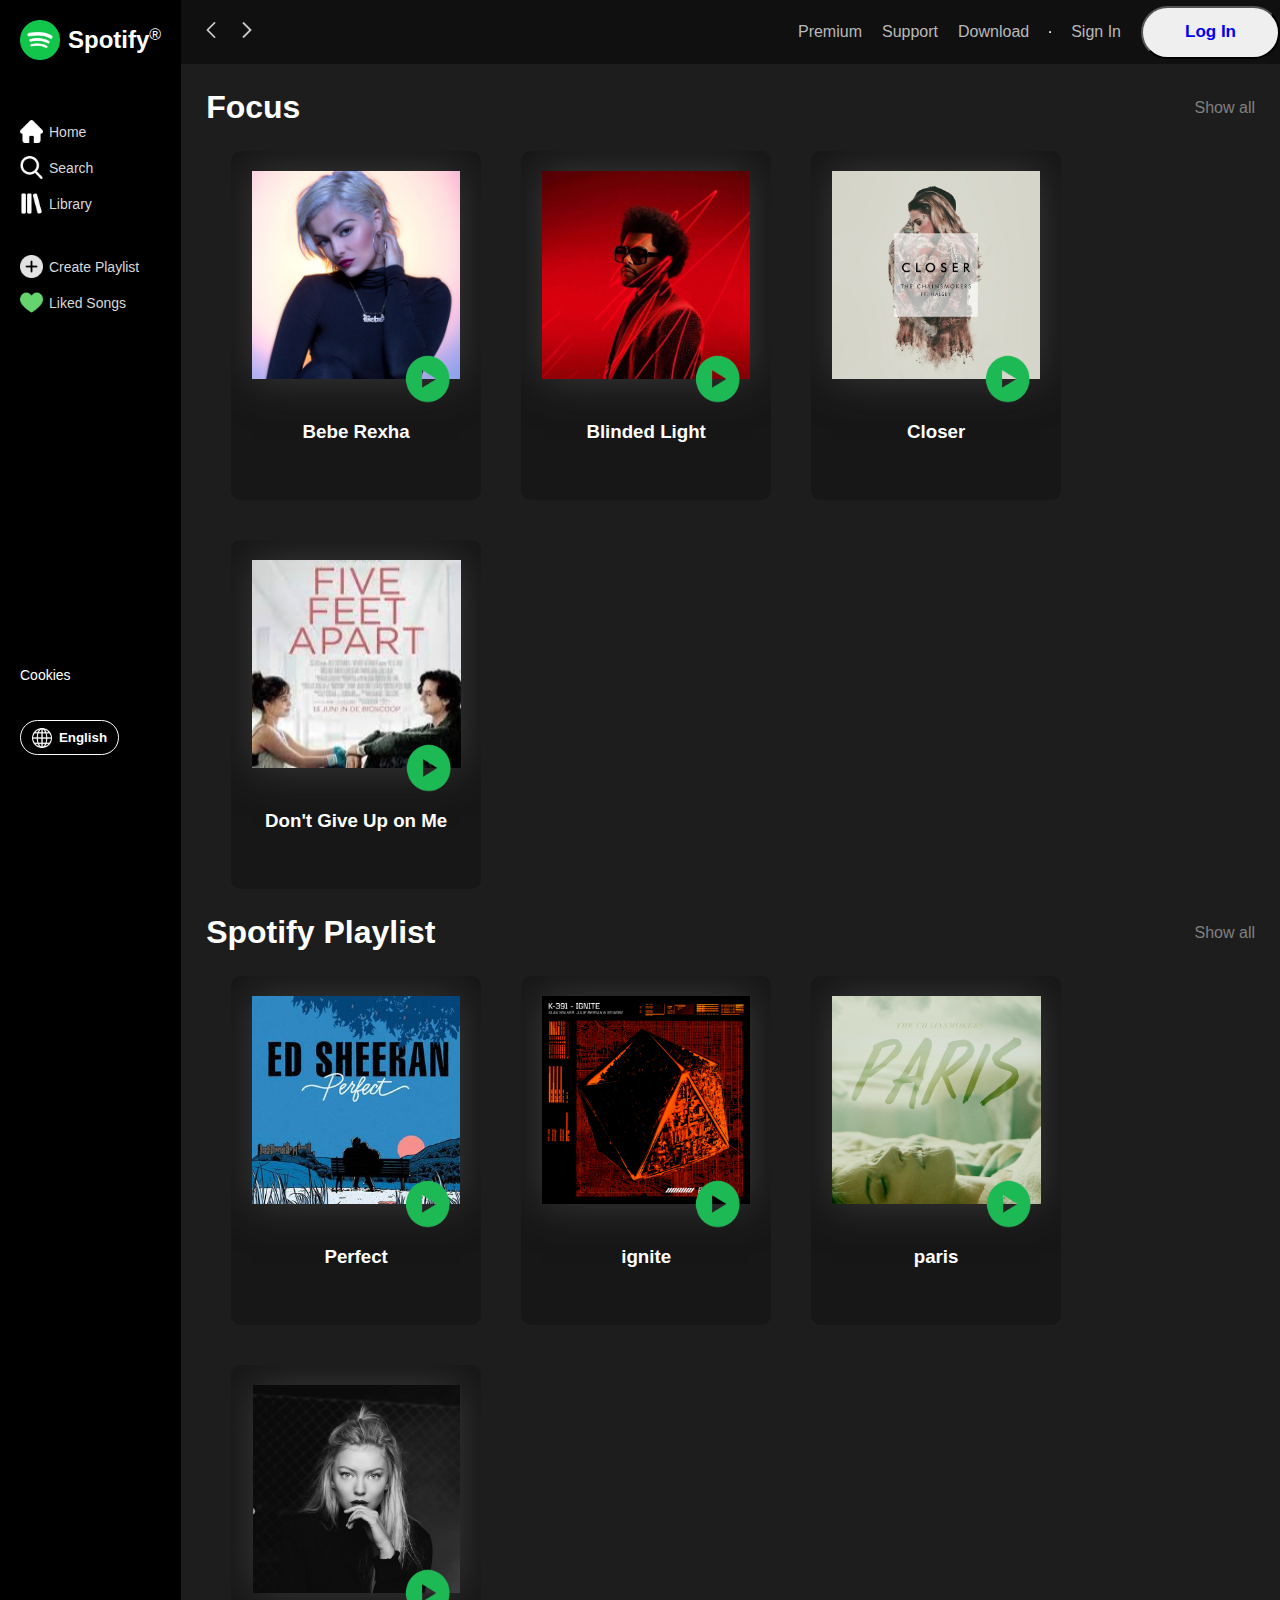
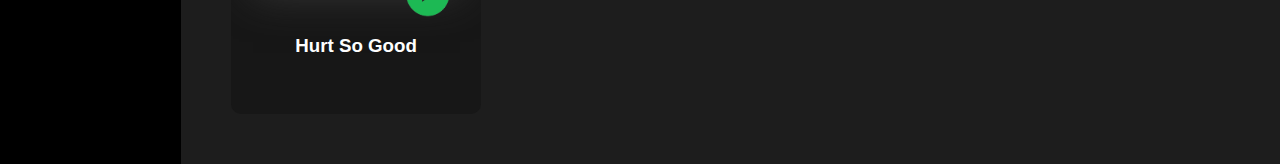
==== index.html @ e829ffbe "yess" ====
<!DOCTYPE html>
<html lang="en">
<head>
    <meta charset="UTF-8">
    <meta http-equiv="X-UA-Compatible" content="IE=edge">
    <meta name="viewport" content="width=device-width, initial-scale=1.0">
    <link rel="stylesheet" href="style.css">
    <link rel="website icon" type="png" href="images/spotify.png">
    <title>Spotify - Web Player</title>
</head>
<body>
    <div class="Box" id="Box"><!--Everything is inside it.3..MAIN body-->


        <div class="l_side" id="l_side">
            <div class="l_option_together">

            <!--This was only for MAIN LOGO, that's it-->
            <div class="logo" id="logo"><img src="images/spotify.png" id="logo_img" alt="spotify main logo"><span class="logo_side"><h2>Spotify</h2><p>&#174</p></span></div>

            <!--Home,Search and all-->
            <div class="option" id="option">
                <a href="#"><img class="l_img" src="images/home.png" width="23px" alt="home"><p>Home</p></a>
                <a href="#"><img class="l_img" src="images/search.png" width="23px" alt="search"><p>Search</p></a>
                <a href="#"><img class="l_img" src="images/library.png" width="23px" alt="search"><p>Library</p></a>
            </div>

            <!--Playlist and Liked-->
            <div class="option_1" id="option_1">
                <a href="#"><img class="l_img" src="images/playlist.png" width="23px" alt="home"><p>Create Playlist</p></a>
                <a href="#"><img class="l_img" src="images/heart.png" width="23px" alt="search"><p>Liked Songs</p>
                </div>
            </div>

            <!--Left side's bottom portion-->
            <div class="l_bottom" id="l_bottom">
                <a href="#">Cookies</a>
                <a href="#"><button type="button" class="l_btn"><img src="images/world.png" width="20px" alt="english"><p style="font-weight: 700;">English</p></button></a>
            </div>
        </div>


        <div class="r_side" id="r_side">
            <!--NAVBARRR-->
            <div class="navbar">
                <!--Left portion of navbar-->
                <div class="l_nav">
                    <a href="#"><img src="images/back.png" width="16px" alt="back"></a>
                    <a href="#"><img src="images/forward.png" width="16px" alt="forward"></a>
                </div>
                <div class="r_nav">
                    <a href="#">Premium</a>
                    <a href="#">Support</a>
                    <a href="#">Download</a>
                    <hr>
                    <div class="join">
                        <a hre5f="#" id="signin">Sign In</a>
                        <button type="button" id="login"><a href="#">Log In</a></button>
                    </div>
                </div>
            </div>
            <main>
                <div class="content">
                    <div class="contenthead">
                    <h1>Focus</h1>
                    <p>Show all</p>
                    </div>
                    <div class="content1">
                    <div class="card_1">
                        <div class="imagearea">
                        <img class="image" src="images/bebe.jpg" alt="Bebe Rexha">
                        <img class="playbutton" src="images/playbutton.png">
                        </div>
                        <h3>Bebe Rexha</h3>
                    </div>
                    <div class="card_1">
                        <div class="imagearea">
                        <img class="image" src="images/blindedlight.jpg" alt="theweekend">
                        <img class="playbutton" src="images/playbutton.png">
                        </div>
                        <h3>Blinded Light</h3>
                    </div>
                    <div class="card_1">
                        <div class="imagearea">
                        <img class="image" src="images/closer.jpeg" alt="closer">
                        <img class="playbutton" src="images/playbutton.png">
                        </div>
                        <h3>Closer</h3>
                    </div>
                    <div class="card_1">
                        <div class="imagearea">
                        <img class="image" src="images/don'tgiveup.jpeg" alt="5feet">
                        <img class="playbutton" src="images/playbutton.png">
                        </div>
                        <h3>Don't Give Up on Me</h3>
                    </div>
                    </div>
                    <div class="contenthead">
                    <h1>Spotify Playlist</h1>
                    <p>Show all</p>
                    </div>
                    <div class="content1">
                    <div class="card_1">
                        <div class="imagearea">
                        <img class="image" src="images/Ed_Sheeran_Perfect_Single_cover.jpg" alt="Perfect">
                        <img class="playbutton" src="images/playbutton.png">
                        </div>
                        <h3>Perfect</h3>
                    </div>
                    <div class="card_1">
                        <div class="imagearea">
                        <img class="image" src="images/ignite.jpeg" alt="ignite\">
                        <img class="playbutton" src="images/playbutton.png">
                        </div>
                        <h3>ignite</h3>
                    </div>
                    <div class="card_1">
                        <div class="imagearea">
                        <img class="image" src="images/paris.jpg" alt="paris">
                        <img class="playbutton" src="images/playbutton.png">
                        </div>
                        <h3>paris</h3>
                    </div>
                    <div class="card_1">
                        <div class="imagearea">
                        <img class="image" src="images/Astri S.jpg" alt="hurtsogood">
                        <img class="playbutton" src="images/playbutton.png">
                        </div>
                        <h3>Hurt So Good</h3>
                    </div>
                    </div>
                </div>
            </main>
        </div>
    </div>
</body>
</html>
---- style.css ----
*{
    margin: 0;
    padding: 0;
}
body{
   display: flex;
   background-color: black;
   font-family: Verdana, Geneva, Tahoma, sans-serif;
   flex-wrap: wrap;
}
.Box{
    display: flex;
    flex-direction: row;
}
.l_side{
    gap: 138px;
    display: flex;
    flex-direction: column;
}
/*Logo portion*/
.logo{
    color: white;
    gap: 8px;
    padding: 20px;
    font-family: Verdana, Geneva, Tahoma, sans-serif;
    display: flex;
    flex-direction: row;
    align-items: center;
}
#logo_img{
    width: 40px;
    height: auto;
}
.logo_side{
    display: flex;
}
.l_option_together{
    display: flex;
    flex-direction: column;
    gap: 40px;
}
/*Home Search Library of SPOTIFY*/
.option{
    font-size: 14px;
    display: flex;
    flex-direction: column;
    padding-left: 20px;
    gap: 13px;
}
.option>a{
    text-decoration: none;
    color: rgb(217, 217, 217);
    display: flex;
    align-items: center;
    gap: 6px;
}
.option>a:hover{
    color: white; 
}
/*playlist and liked song*/
.option_1{
    font-size: 14px;
    display: flex;
    flex-direction: column;
    padding-left: 20px;
    gap: 13px;
}
.option_1>a{
    text-decoration: none;
    color: rgb(217, 217, 217);
    display: flex;
    align-items: center;
    gap: 6px;
}
.option_1>a:hover{
    color: white; 
}
.l_img{
    transition: 300ms;
}
.l_img:hover{
    width: 30px;
}
/*left side bottom portion*/
.l_bottom{
    font-size: 14px;
    display: flex;
    flex-direction: column;
    padding-left: 20px;
    gap: 37px;
}
.l_bottom>a{
    text-decoration: none;
    color: white;
}
.l_btn{
    border-radius: 20px;
    display: flex;
    flex-direction: row;
    background-color: black;
    border: 1px solid white;
    align-items: center;
    justify-content: center;
    color: white;
    width: 99px;
    height: 35px;
    gap: 7px;
}
.r_side{
    display: flex;
    flex-wrap: wrap;
    flex-direction: column;
}
.navbar{
    background-color: #101010;
    display: flex;
    flex-wrap: wrap;
    align-items: center;
    justify-content: space-between;
    flex-direction: row;
}
.l_nav{
    display: flex;
    flex-direction: row;
    padding: 22px;
    gap: 20px;
}
.r_nav{
    gap: 20px;
    display: flex;
    flex-direction: row;
    align-items: center;
    position: sticky;
}
.r_nav>a{
    text-decoration: none;
    color: rgb(185, 185, 185);
}
.join>a{
    text-decoration: none;
    color: rgb(185, 185, 185);
}
.r_nav>a:hover, .join>a:hover{
    color: white;
    font-size: 17px;
}
.join{
    display: flex;
    gap: 20px;
    align-items: center;
}
#login{
    border-radius: 53px;
    width: 139px;
    height: 53px;
}
#login>a{
    text-decoration: none;
    font-size: 17px;
    font-weight: 700;
    border: 0px solid white;
}
.content{
    display: flex;
    flex-direction: column;
    /* gap: 48px; */
    background-color: #1d1d1d;
    padding: 25px;
    justify-content: flex-start;
    flex-wrap: wrap;
}
.contenthead{
    color: gray;
    display: flex;
    flex-direction: row;
    align-items: center;
    justify-content: space-between;
}
.content1{
    display: flex;
    flex-direction: row;
    gap: 40px;
    background-color: #1d1d1d;
    padding: 25px;
    justify-content: flex-start;
    flex-wrap: wrap;
}
.card_1{
    display: flex;
    overflow: hidden;
    background-color: #171717;
    /* border: 2px solid white; */
    color: white;
    padding: 20px;
    border-radius: 10px;
    width: 210px;
    height: 309px;
    flex-wrap: wrap;
    justify-content: center;
    align-content: stretch;
}
h1{
    color: white;
}
.image{
    position: relative;
    height: 208px;
    z-index: 1;
    box-shadow: 0px 0px 40px #3a3a3a;
}
.playbutton{
    z-index: 2;
    margin-top: 179px;
    margin-left: -62px;
    width: 60px;
    height: 60px;
    position: absolute;
    transition: 400ms;
}
.playbutton:hover{
    display: inline;
    margin-top: 150px;
}
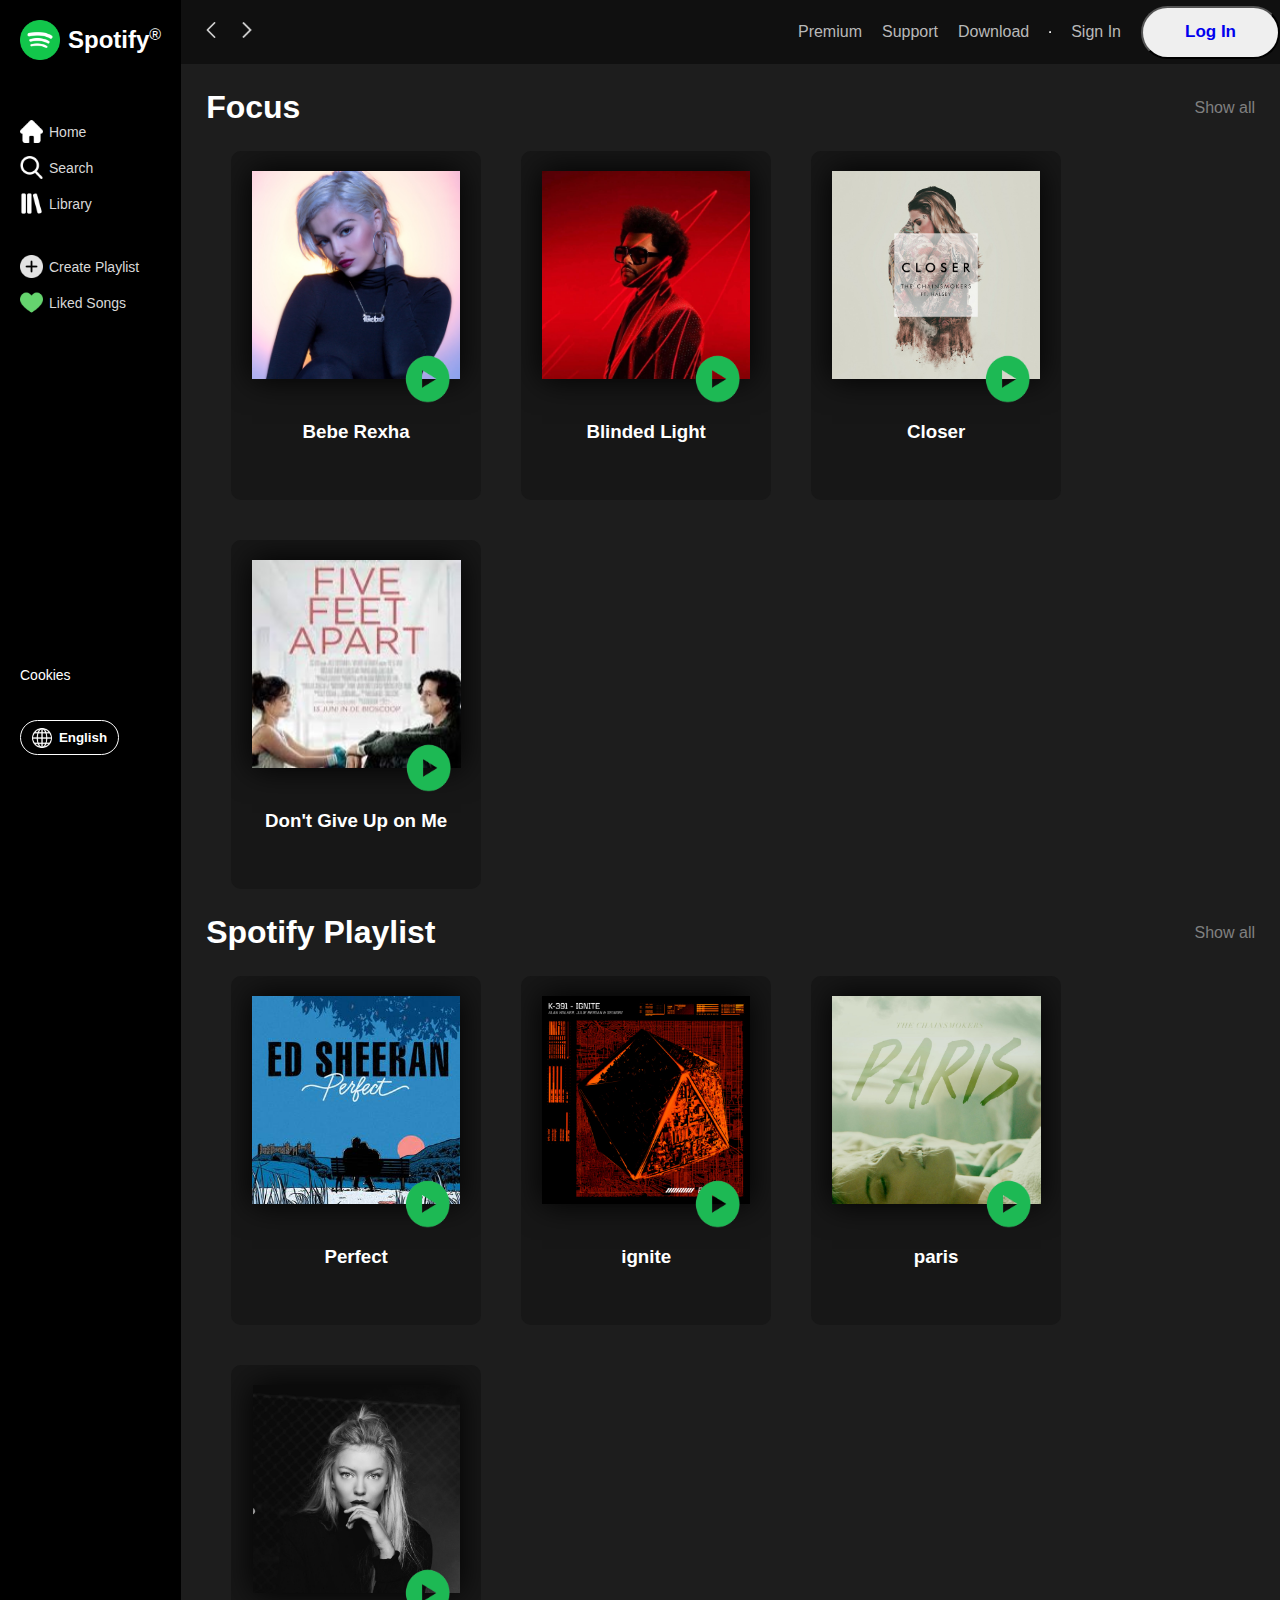
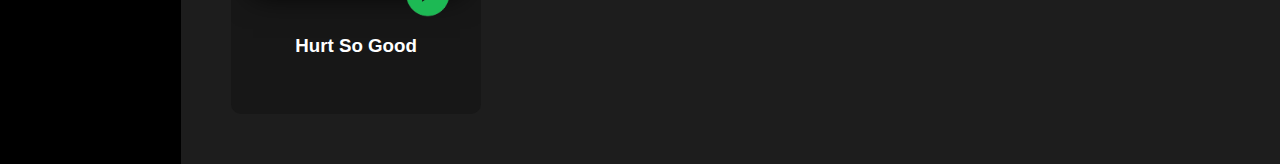
==== commit 29996589: "yes" ====
--- a/index.html
+++ b/index.html
@@ -35,7 +35,7 @@
             <!--Left side's bottom portion-->
             <div class="l_bottom" id="l_bottom">
                 <a href="#">Cookies</a>
-                <a href="#"><button type="button" class="l_btn"><img src="images/world.png" width="20px" alt="english"><p style="font-weight: 700;">English</p></button></a>
+                <a href="#"><button type="but4ton" class="l_btn"><img src="images/world.png" width="20px" alt="english"><p style="font-weight: 700;">English</p></button></a>
             </div>
         </div>
 
@@ -45,8 +45,8 @@
             <div class="navbar">
                 <!--Left portion of navbar-->
                 <div class="l_nav">
-                    <a href="#"><img src="images/back.png" width="16px" alt="back"></a>
-                    <a href="#"><img src="images/forward.png" width="16px" alt="forward"></a>
+                    <a href="#"><img class="l_nav1" src="images/back.png"  alt="back"></a>
+                    <a href="#"><img class="l_nav2" src="images/forward.png"  alt="forward"></a>
                 </div>
                 <div class="r_nav">
                     <a href="#">Premium</a>
--- a/style.css
+++ b/style.css
@@ -125,6 +125,12 @@
     padding: 22px;
     gap: 20px;
 }
+.l_nav1{
+    width: 16px;
+}
+.l_nav2{
+    width: 16px;
+}
 .r_nav{
     gap: 20px;
     display: flex;
@@ -162,12 +168,12 @@
 }
 .content{
     display: flex;
-    flex-direction: column;
     /* gap: 48px; */
     background-color: #1d1d1d;
     padding: 25px;
     justify-content: flex-start;
     flex-wrap: wrap;
+    flex-direction: column;
 }
 .contenthead{
     color: gray;
@@ -206,7 +212,7 @@
     position: relative;
     height: 208px;
     z-index: 1;
-    box-shadow: 0px 0px 40px #3a3a3a;
+    box-shadow: 0px 0px 30px #000000;
 }
 .playbutton{
     z-index: 2;
@@ -220,4 +226,45 @@
 .playbutton:hover{
     display: inline;
     margin-top: 150px;
+}
+@media screen and (max-width: 500px) {
+    .l_side{
+        display: none;
+    }
+    .navbar{
+        font-size: 12px;
+    }
+    .l_nav1{
+        width: 11px;
+        height: 11px;
+    }
+    .l_nav2{
+        width: 11px;
+        height: 11px;
+    }
+    #login{
+        width: 80px;
+        height: 33px;
+    }
+    .content1{
+        padding: 0px;
+        justify-content: center;
+    }
+    .card_1{
+        width: 100px;
+        height: 177px;
+    }
+    .image{
+        height: 129px;
+    }
+    .playbutton{
+        width: 40px;
+        height: auto;
+        margin-top: 112px;
+        margin-left: -40px;
+    }
+    .contenthead{
+        margin-top: 68px;
+        margin-bottom: 46px;
+    }
 }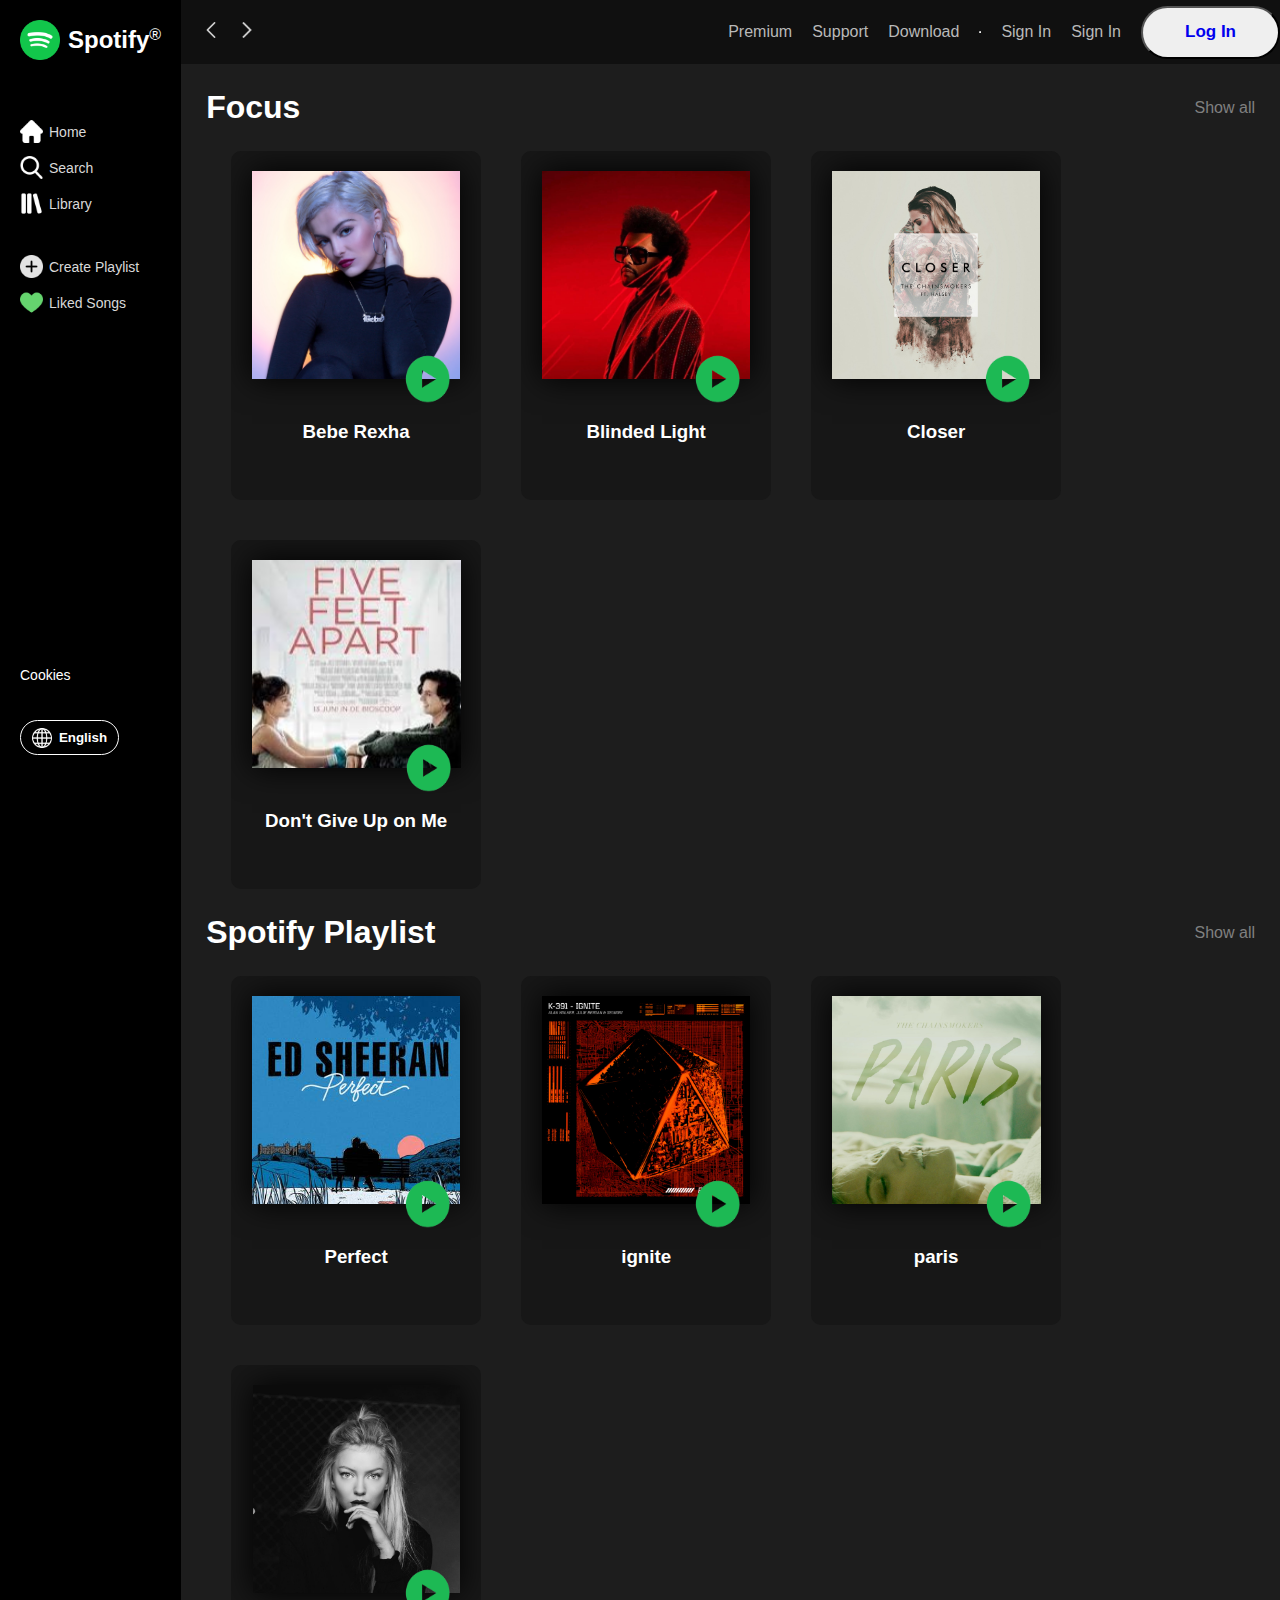
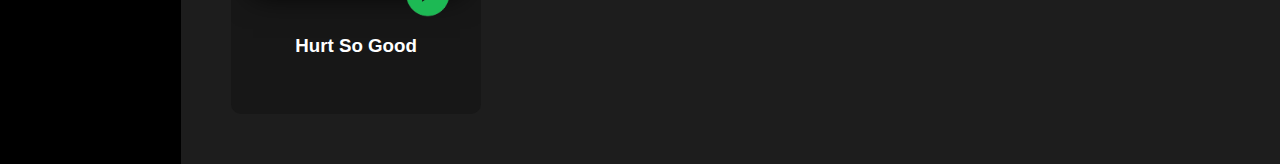
==== commit 2d38247b: "Merge branch 'main' of https://github.com/Codesamp-Rohan/Spotify-Main-" ====
--- a/index.html
+++ b/index.html
@@ -54,7 +54,8 @@
                     <a href="#">Download</a>
                     <hr>
                     <div class="join">
-                        <a hre5f="#" id="signin">Sign In</a>
+                        <a href="signin.html" id="signin">Sign In</a>
+                        <a hre5f="signin.html" id="signin">Sign In</a>
                         <button type="button" id="login"><a href="#">Log In</a></button>
                     </div>
                 </div>
@@ -134,4 +135,4 @@
         </div>
     </div>
 </body>
-</html>+</html>
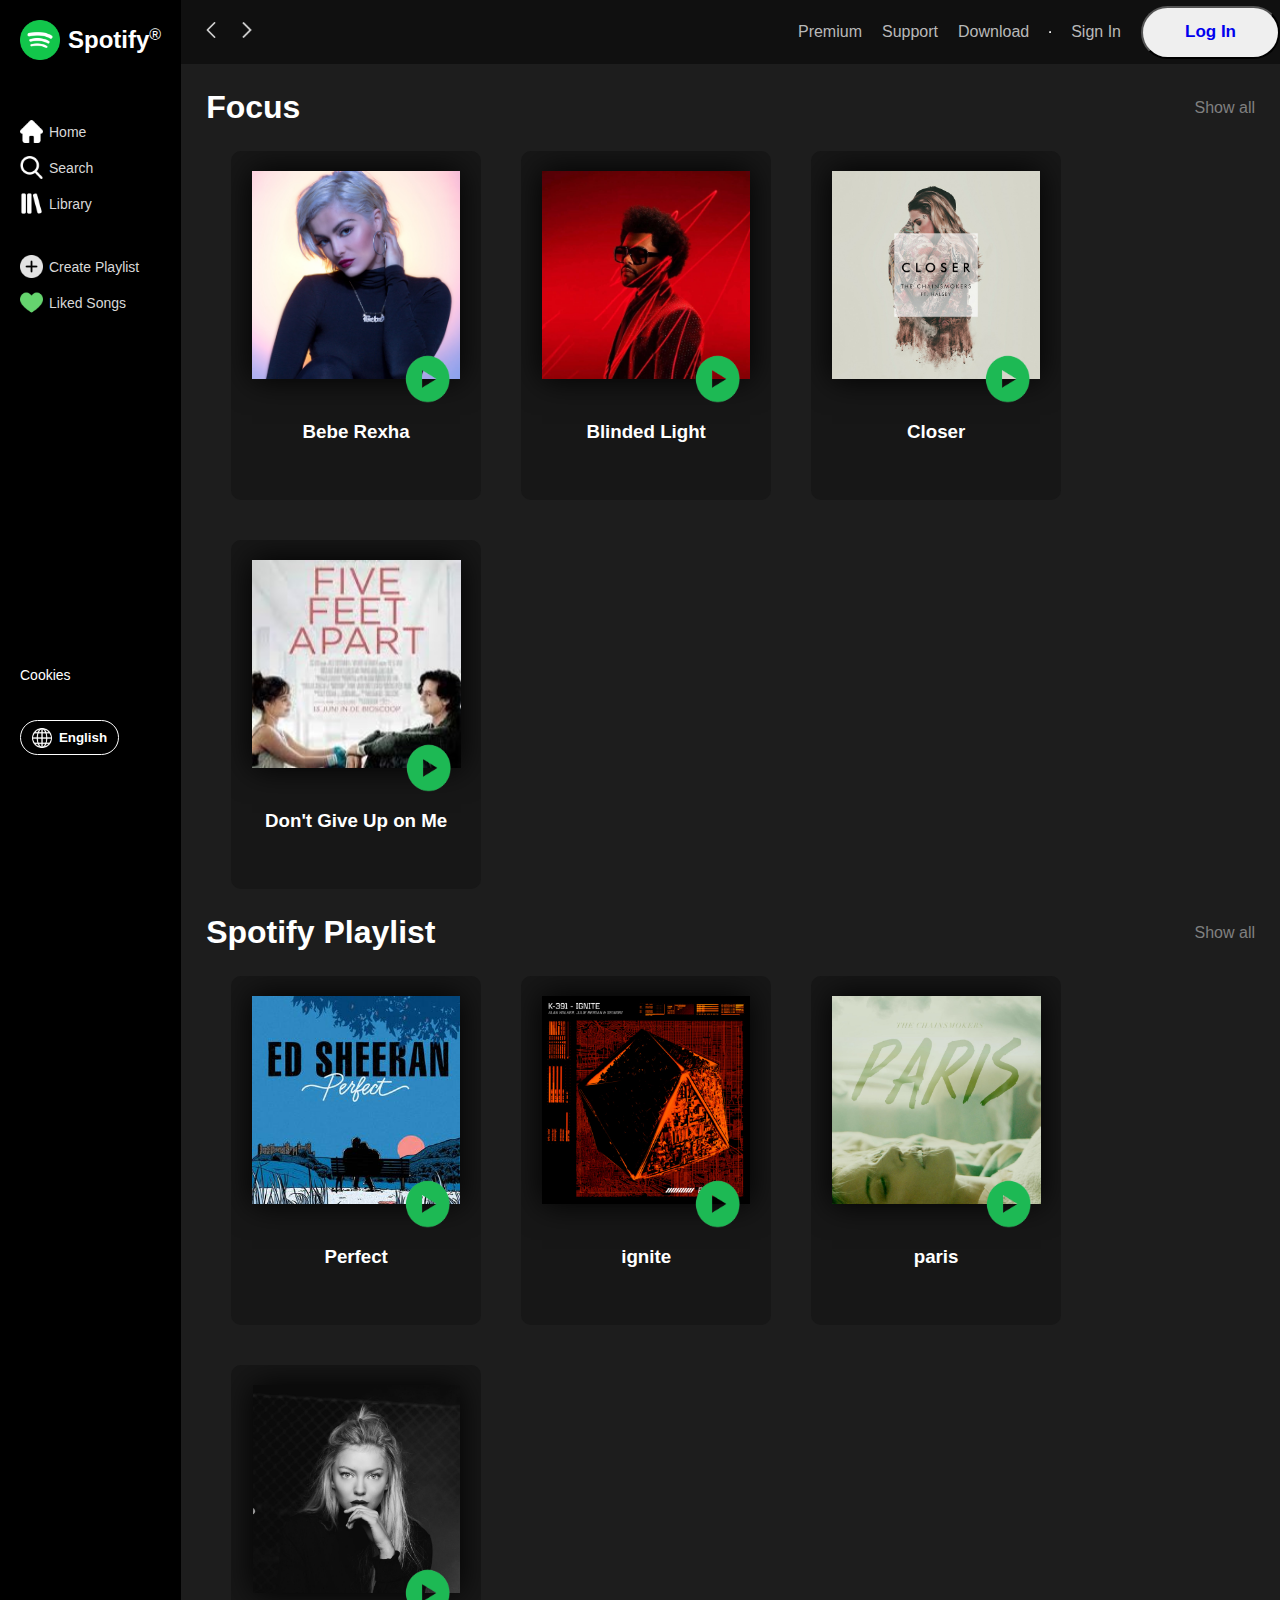
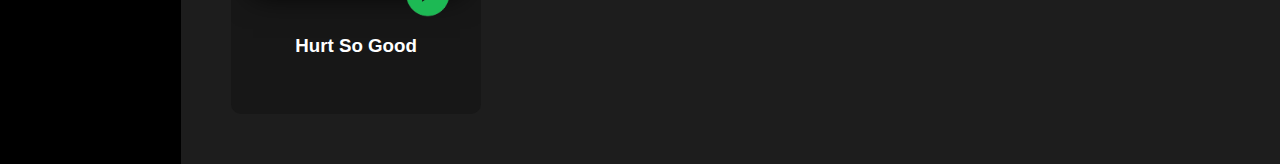
==== commit 10e82539: "Update index.html" ====
--- a/index.html
+++ b/index.html
@@ -55,8 +55,7 @@
                     <hr>
                     <div class="join">
                         <a href="signin.html" id="signin">Sign In</a>
-                        <a hre5f="signin.html" id="signin">Sign In</a>
-                        <button type="button" id="login"><a href="#">Log In</a></button>
+                        <button type="button" id="login"><a href="login/login.html">Log In</a></button>
                     </div>
                 </div>
             </div>
